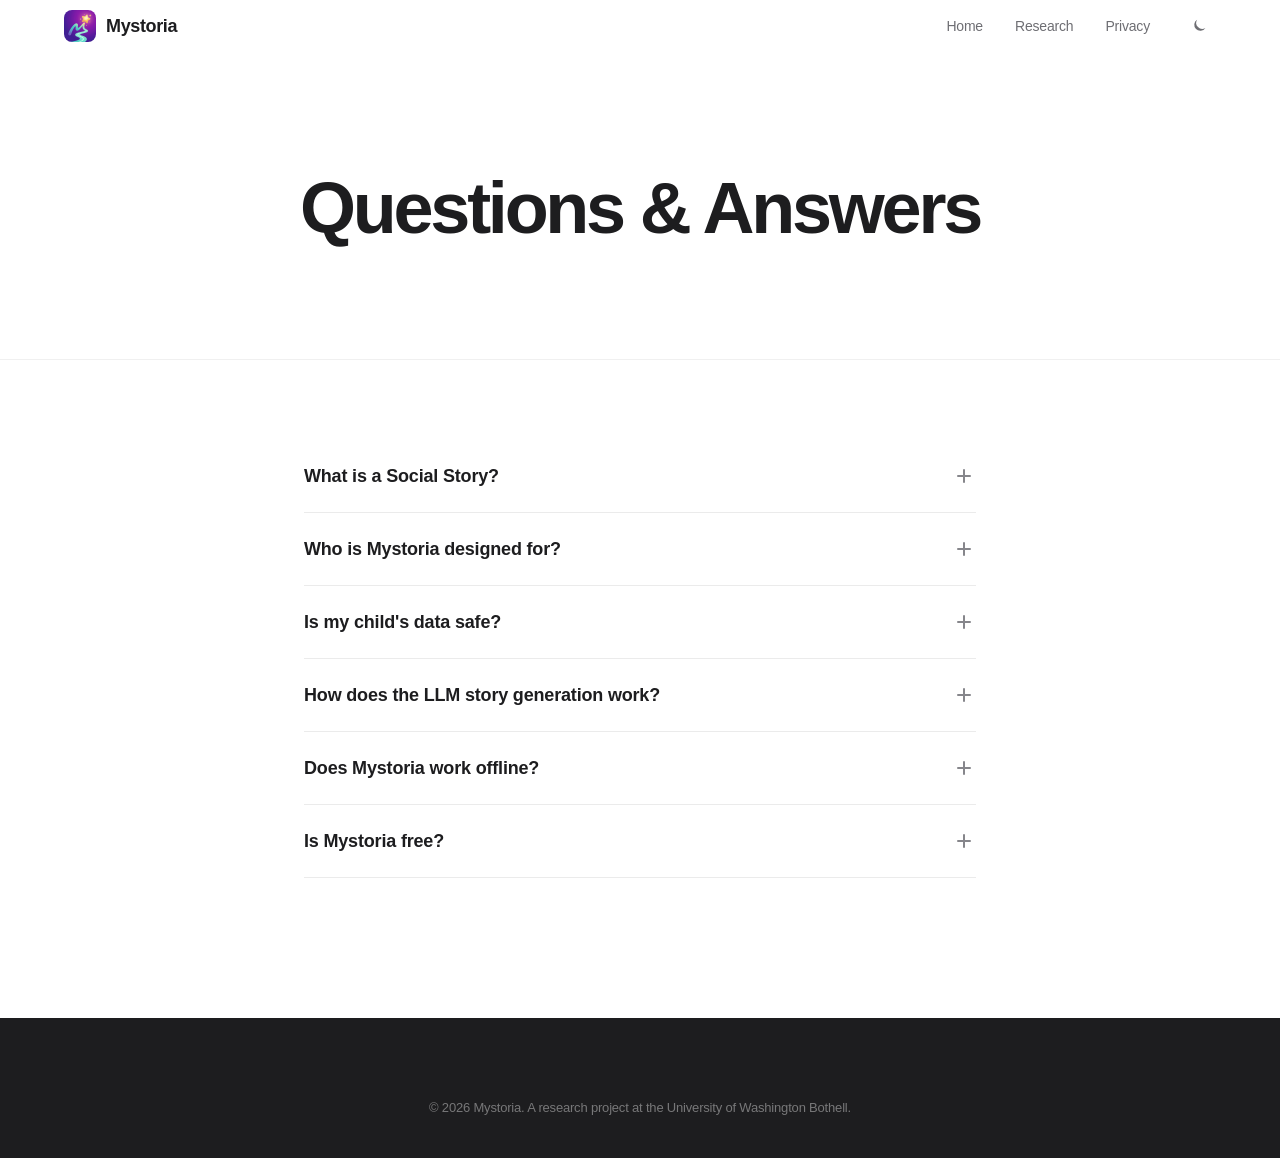
==== faq.html @ 7cc69f25 "Move FAQ to its own page Extract the Questions & Answers section from the home page into a dedicated" ====
<!DOCTYPE html>
<html lang="en">
<head>
    <meta charset="UTF-8">
    <meta name="viewport" content="width=device-width, initial-scale=1.0">
    <script>(function(){try{var t=localStorage.getItem('theme');if(!t)t=window.matchMedia('(prefers-color-scheme: dark)').matches?'dark':'light';document.documentElement.dataset.theme=t;}catch(e){}})();</script>
    <meta name="theme-color" content="#ffffff" media="(prefers-color-scheme: light)">
    <meta name="theme-color" content="#000000" media="(prefers-color-scheme: dark)">
    <title>FAQ — Mystoria</title>
    <meta name="description" content="Frequently asked questions about Mystoria — social stories, the app, privacy, and how story generation works.">
    <link rel="canonical" href="https://my-storia.com/faq.html">
    <link rel="icon" type="image/png" href="images/favicon.png">
    <link rel="stylesheet" href="css/style.css">

    <!-- Structured data -->
    <script type="application/ld+json">
    {
      "@context": "https://schema.org",
      "@type": "FAQPage",
      "mainEntity": [
        {
          "@type": "Question",
          "name": "What is a Social Story?",
          "acceptedAnswer": {
            "@type": "Answer",
            "text": "A Social Story is a short, personalized narrative developed by Carol Gray that describes a situation, skill, or concept using specific sentence types and ratios. They are an evidence-based tool used by therapists, educators, and families to help autistic individuals understand and prepare for everyday situations."
          }
        },
        {
          "@type": "Question",
          "name": "Who is Mystoria designed for?",
          "acceptedAnswer": {
            "@type": "Answer",
            "text": "Mystoria is designed for both adults and children. Parents, caregivers, educators, and autistic individuals of all ages can use the app to create, customize, and read personalized social stories."
          }
        },
        {
          "@type": "Question",
          "name": "Is my child's data safe?",
          "acceptedAnswer": {
            "@type": "Answer",
            "text": "Yes. Story data is stored locally on your device by default. Cloud sync is optional and uses encrypted storage. We do not sell your data or use advertising trackers. You can delete all data at any time."
          }
        },
        {
          "@type": "Question",
          "name": "How does the LLM story generation work?",
          "acceptedAnswer": {
            "@type": "Answer",
            "text": "When you describe a situation, Mystoria uses a large language model to generate a Social Story that follows Carol Gray's methodology — proper sentence ratios, first-person perspective, positive framing, and age-appropriate language. You can also create stories manually without using the LLM feature."
          }
        },
        {
          "@type": "Question",
          "name": "Does Mystoria work offline?",
          "acceptedAnswer": {
            "@type": "Answer",
            "text": "Yes. Stories you've created are always available offline. Mystoria also supports on-device story generation, meaning you can create new stories without an internet connection."
          }
        },
        {
          "@type": "Question",
          "name": "Is Mystoria free?",
          "acceptedAnswer": {
            "@type": "Answer",
            "text": "Mystoria will be free to download and use when it launches, and will always be free."
          }
        }
      ]
    }
    </script>
</head>
<body>
    <nav class="nav" id="nav">
        <div class="nav-container">
            <a href="/" class="nav-logo">
                <img src="images/app-icon.png" alt="Mystoria" class="nav-logo-img">
                Mystoria
            </a>
            <button class="nav-toggle" id="nav-toggle" aria-label="Toggle menu">
                <span></span><span></span><span></span>
            </button>
            <div class="nav-links" id="nav-links">
                <a href="/">Home</a>
                <a href="research.html">Research</a>
                <a href="privacy.html">Privacy</a>
                <button class="theme-toggle" id="theme-toggle" aria-label="Toggle color theme" type="button">
                    <svg class="theme-icon theme-icon--moon" viewBox="0 0 24 24" fill="none" aria-hidden="true"><path d="M20.5 14.5A8 8 0 0 1 9.5 3.5a8 8 0 1 0 11 11z" fill="currentColor"/></svg>
                    <svg class="theme-icon theme-icon--sun" viewBox="0 0 24 24" fill="none" aria-hidden="true"><circle cx="12" cy="12" r="4" fill="currentColor"/><g stroke="currentColor" stroke-width="2" stroke-linecap="round"><line x1="12" y1="3" x2="12" y2="5"/><line x1="12" y1="19" x2="12" y2="21"/><line x1="3" y1="12" x2="5" y2="12"/><line x1="19" y1="12" x2="21" y2="12"/><line x1="5.6" y1="5.6" x2="6.8" y2="6.8"/><line x1="17.2" y1="17.2" x2="18.4" y2="18.4"/><line x1="5.6" y1="18.4" x2="6.8" y2="17.2"/><line x1="17.2" y1="6.8" x2="18.4" y2="5.6"/></g></svg>
                </button>
            </div>
        </div>
    </nav>

    <section class="page-hero">
        <h1>Questions &amp; Answers</h1>
    </section>

    <section class="page-content">
        <div class="container">
            <div class="faq-list animate-on-scroll">
                <div class="faq-item">
                    <button class="faq-question">
                        What is a Social Story?
                        <span class="faq-icon"></span>
                    </button>
                    <div class="faq-answer">
                        <p>A Social Story is a short, personalized narrative developed by Carol Gray that describes a situation, skill, or concept using specific sentence types and ratios. They are an evidence-based tool used by therapists, educators, and families to help autistic individuals understand and prepare for everyday situations.</p>
                    </div>
                </div>
                <div class="faq-item">
                    <button class="faq-question">
                        Who is Mystoria designed for?
                        <span class="faq-icon"></span>
                    </button>
                    <div class="faq-answer">
                        <p>Mystoria is designed for both adults and children. Parents, caregivers, educators, and autistic individuals of all ages can use the app to create, customize, and read personalized social stories.</p>
                    </div>
                </div>
                <div class="faq-item">
                    <button class="faq-question">
                        Is my child's data safe?
                        <span class="faq-icon"></span>
                    </button>
                    <div class="faq-answer">
                        <p>Yes. Story data is stored locally on your device by default. Cloud sync is optional and uses encrypted storage. We do not sell your data or use advertising trackers. You can delete all data at any time.</p>
                    </div>
                </div>
                <div class="faq-item">
                    <button class="faq-question">
                        How does the LLM story generation work?
                        <span class="faq-icon"></span>
                    </button>
                    <div class="faq-answer">
                        <p>When you describe a situation, Mystoria uses a large language model to generate a Social Story that follows Carol Gray's methodology — proper sentence ratios, first-person perspective, positive framing, and age-appropriate language. You can also create stories manually without using the LLM feature.</p>
                    </div>
                </div>
                <div class="faq-item">
                    <button class="faq-question">
                        Does Mystoria work offline?
                        <span class="faq-icon"></span>
                    </button>
                    <div class="faq-answer">
                        <p>Yes. Stories you've created are always available offline. Mystoria also supports on-device story generation, meaning you can create new stories without an internet connection.</p>
                    </div>
                </div>
                <div class="faq-item">
                    <button class="faq-question">
                        Is Mystoria free?
                        <span class="faq-icon"></span>
                    </button>
                    <div class="faq-answer">
                        <p>Mystoria will be free to download and use when it launches, and will always be free.</p>
                    </div>
                </div>
            </div>
        </div>
    </section>

    <footer class="footer">
        <div class="container">
            <div class="footer-bottom" style="border-top: none; padding-top: 0;">
                <p>&copy; 2026 Mystoria. A research project at the University of Washington Bothell.</p>
            </div>
        </div>
    </footer>

    <script src="js/main.js"></script>
</body>
</html>
---- css/style.css ----
/* ==========================================================================
   Mystoria — my-storia.com
   Apple-inspired premium design system
   ========================================================================== */

/* --- Reset & Base --- */
*, *::before, *::after {
    margin: 0;
    padding: 0;
    box-sizing: border-box;
}

:root {
    --color-primary: #6366f1;
    --color-secondary: #a855f7;
    --color-accent: #ec4899;
    --gradient: linear-gradient(135deg, #6366f1 0%, #a855f7 50%, #ec4899 100%);
    --gradient-subtle: linear-gradient(135deg, rgba(99,102,241,0.08) 0%, rgba(168,85,247,0.08) 50%, rgba(236,72,153,0.08) 100%);

    --text-primary: #1d1d1f;
    --text-secondary: #6e6e73;
    --text-tertiary: #86868b;
    --bg-primary: #ffffff;
    --bg-secondary: #f5f5f7;
    --bg-elevated: #fbfbfd;
    --border: rgba(0, 0, 0, 0.08);

    --nav-height: 52px;
    --container-max: 1080px;
    --container-wide: 1200px;
    --section-padding: 140px;
    --radius-sm: 12px;
    --radius-md: 20px;
    --radius-lg: 28px;
    --radius-full: 980px;

    --font: -apple-system, BlinkMacSystemFont, 'SF Pro Display', 'SF Pro Text', 'Helvetica Neue', 'Segoe UI', Roboto, sans-serif;
    --transition: 0.3s cubic-bezier(0.25, 0.1, 0.25, 1);
    --transition-slow: 0.6s cubic-bezier(0.25, 0.1, 0.25, 1);
}

html {
    scroll-behavior: smooth;
    -webkit-text-size-adjust: 100%;
}

body {
    font-family: var(--font);
    font-size: 17px;
    line-height: 1.47;
    color: var(--text-primary);
    background: var(--bg-primary);
    -webkit-font-smoothing: antialiased;
    -moz-osx-font-smoothing: grayscale;
    overflow-x: hidden;
    font-feature-settings: "ss01", "cv11";
    letter-spacing: -0.011em;
}

a {
    color: inherit;
    text-decoration: none;
}

img {
    max-width: 100%;
    display: block;
}

.container {
    max-width: var(--container-max);
    margin: 0 auto;
    padding: 0 24px;
}

/* --- Typography --- */
h1, h2, h3, h4 {
    font-weight: 700;
    letter-spacing: -0.02em;
    line-height: 1.1;
}

.section-title {
    font-size: clamp(40px, 5.5vw, 64px);
    font-weight: 700;
    letter-spacing: -0.035em;
    line-height: 1.05;
}

.section-subtitle {
    font-size: 19px;
    color: var(--text-secondary);
    max-width: 600px;
    margin: 16px auto 0;
    line-height: 1.5;
}

.section-header {
    text-align: center;
    margin-bottom: 80px;
}

.gradient-text {
    background: var(--gradient);
    -webkit-background-clip: text;
    -webkit-text-fill-color: transparent;
    background-clip: text;
}

/* --- Navigation --- */
.nav {
    position: fixed;
    top: 0;
    left: 0;
    right: 0;
    height: var(--nav-height);
    z-index: 1000;
    transition: var(--transition);
}

.nav.scrolled {
    background: rgba(255, 255, 255, 0.78);
    backdrop-filter: saturate(180%) blur(24px);
    -webkit-backdrop-filter: saturate(180%) blur(24px);
    border-bottom: 1px solid rgba(0,0,0,0.06);
    box-shadow: 0 1px 0 rgba(0,0,0,0.02);
}

.nav-container {
    max-width: var(--container-wide);
    margin: 0 auto;
    padding: 0 24px;
    display: flex;
    align-items: center;
    justify-content: space-between;
    height: 100%;
}

.nav-logo {
    display: flex;
    align-items: center;
    gap: 10px;
    font-size: 18px;
    font-weight: 700;
    letter-spacing: -0.02em;
    color: var(--text-primary);
    z-index: 1001;
}

.nav-logo-icon {
    width: 32px;
    height: 32px;
    background: var(--gradient);
    border-radius: 8px;
    display: flex;
    align-items: center;
    justify-content: center;
    color: white;
    font-weight: 800;
    font-size: 16px;
}

.nav-logo-img {
    width: 32px;
    height: 32px;
    border-radius: 8px;
}

.nav-links {
    display: flex;
    align-items: center;
    gap: 32px;
}

.nav-links a {
    font-size: 14px;
    font-weight: 500;
    color: var(--text-secondary);
    transition: var(--transition);
}

.nav-links a:hover {
    color: var(--text-primary);
}

.nav-cta {
    background: var(--text-primary);
    color: white !important;
    padding: 8px 20px;
    border-radius: var(--radius-full);
    font-size: 14px !important;
    transition: var(--transition);
}

.nav-cta:hover {
    opacity: 0.85;
}

.nav-toggle {
    display: none;
    flex-direction: column;
    gap: 5px;
    background: none;
    border: none;
    cursor: pointer;
    padding: 4px;
    z-index: 1001;
}

.nav-toggle span {
    width: 20px;
    height: 2px;
    background: var(--text-primary);
    border-radius: 2px;
    transition: var(--transition);
}

/* --- Buttons --- */
.btn {
    display: inline-flex;
    align-items: center;
    gap: 8px;
    padding: 15px 28px;
    border-radius: var(--radius-full);
    font-size: 16px;
    font-weight: 500;
    letter-spacing: -0.005em;
    transition: transform 0.3s cubic-bezier(0.2, 0.8, 0.2, 1),
                background 0.3s cubic-bezier(0.2, 0.8, 0.2, 1),
                box-shadow 0.3s cubic-bezier(0.2, 0.8, 0.2, 1);
    cursor: pointer;
    border: none;
    will-change: transform;
}

.btn-primary {
    background: var(--text-primary);
    color: white;
    box-shadow: 0 2px 8px rgba(0, 0, 0, 0.08);
}

.btn-primary:hover {
    transform: translateY(-1px);
    box-shadow: 0 8px 20px rgba(0, 0, 0, 0.18);
    background: #000;
}

.btn-secondary {
    background: transparent;
    color: var(--color-primary);
    border: 1.5px solid var(--color-primary);
}

.btn-secondary:hover {
    background: rgba(99, 102, 241, 0.06);
    transform: scale(1.02);
}

.btn-light {
    background: white;
    color: var(--text-primary);
}

.btn-light:hover {
    transform: scale(1.02);
    box-shadow: 0 4px 20px rgba(0, 0, 0, 0.15);
}

/* --- Hero --- */
.hero {
    min-height: 100vh;
    display: flex;
    flex-direction: column;
    align-items: center;
    justify-content: center;
    text-align: center;
    padding: calc(var(--nav-height) + 72px) 24px 80px;
    position: relative;
    overflow: hidden;
    background: var(--bg-primary);
}

.hero-content {
    max-width: 820px;
    position: relative;
    z-index: 1;
}

.hero-headline {
    display: flex;
    align-items: center;
    justify-content: center;
    gap: 28px;
    margin-bottom: 28px;
}

.hero-app-icon {
    width: clamp(72px, 9vw, 112px);
    height: clamp(72px, 9vw, 112px);
    border-radius: 24px;
    box-shadow:
        0 0 0 1px rgba(0, 0, 0, 0.06),
        0 12px 30px -10px rgba(0, 0, 0, 0.18),
        0 30px 60px -20px rgba(30, 15, 60, 0.22);
    flex-shrink: 0;
}

.hero-title {
    font-size: clamp(56px, 10vw, 104px);
    font-weight: 700;
    letter-spacing: -0.048em;
    line-height: 1.02;
    margin-bottom: 0;
    text-align: left;
}

.hero-subtitle {
    font-size: clamp(19px, 2.5vw, 24px);
    color: var(--text-secondary);
    max-width: 580px;
    margin: 0 auto 44px;
    line-height: 1.4;
    letter-spacing: -0.012em;
    font-weight: 400;
}

.hero-actions {
    display: flex;
    gap: 16px;
    justify-content: center;
    flex-wrap: wrap;
}

/* --- Sections --- */
.section {
    padding: var(--section-padding) 0;
}

.features {
    background: var(--bg-secondary);
}

.features-grid {
    display: grid;
    grid-template-columns: repeat(3, 1fr);
    gap: 20px;
}

.feature-card {
    background: var(--bg-primary);
    border-radius: var(--radius-md);
    overflow: hidden;
    transition: transform 0.45s cubic-bezier(0.2, 0.8, 0.2, 1),
                box-shadow 0.45s cubic-bezier(0.2, 0.8, 0.2, 1);
    border: 1px solid rgba(0,0,0,0.04);
}

.feature-card:hover {
    transform: translateY(-3px);
    box-shadow: 0 18px 40px -16px rgba(0, 0, 0, 0.12);
    border-color: rgba(0,0,0,0.06);
}

.feature-stage {
    background: var(--bg-secondary);
    padding: 30px 30px 26px;
}

.feature-shot {
    width: 100%;
    height: auto;
    display: block;
    border-radius: 14px;
    border: 1px solid rgba(0, 0, 0, 0.06);
    box-shadow: 0 14px 30px -16px rgba(0, 0, 0, 0.3);
}

.feature-text {
    padding: 22px 28px 30px;
}

.feature-card h3 {
    font-size: 20px;
    font-weight: 700;
    margin-bottom: 8px;
    letter-spacing: -0.01em;
}

.feature-card p {
    font-size: 15px;
    color: var(--text-secondary);
    line-height: 1.5;
}

/* --- How It Works --- */
.how-it-works {
    background: var(--bg-primary);
}

.steps {
    max-width: 640px;
    margin: 0 auto;
    display: flex;
    flex-direction: column;
    gap: 48px;
}

.step {
    display: flex;
    gap: 28px;
    align-items: flex-start;
}

.step-number {
    flex-shrink: 0;
    width: 52px;
    height: 52px;
    background: var(--gradient);
    border-radius: 50%;
    display: flex;
    align-items: center;
    justify-content: center;
    color: white;
    font-size: 22px;
    font-weight: 700;
}

.step-content h3 {
    font-size: 22px;
    font-weight: 700;
    margin-bottom: 8px;
}

.step-content p {
    font-size: 16px;
    color: var(--text-secondary);
    line-height: 1.6;
}

/* --- Research CTA --- */
.research-cta {
    background: var(--bg-secondary);
    padding: var(--section-padding) 0;
}

.research-card {
    background:
        radial-gradient(140% 100% at 80% 10%, rgba(255,255,255,0.14) 0%, transparent 55%),
        radial-gradient(120% 80% at 10% 90%, rgba(255,255,255,0.08) 0%, transparent 55%),
        linear-gradient(135deg, #4F46E5 0%, #7C3AED 55%, #DB2777 100%);
    border-radius: var(--radius-lg);
    padding: 96px 64px;
    text-align: center;
    position: relative;
    overflow: hidden;
    box-shadow:
        0 40px 80px -32px rgba(99, 102, 241, 0.35),
        0 20px 40px -20px rgba(168, 85, 247, 0.25);
}

.research-card-content {
    position: relative;
    z-index: 1;
}

.research-badge {
    display: inline-block;
    padding: 6px 16px;
    background: rgba(255, 255, 255, 0.2);
    border-radius: var(--radius-full);
    color: white;
    font-size: 13px;
    font-weight: 600;
    letter-spacing: 0.02em;
    margin-bottom: 24px;
}

.research-card h2 {
    font-size: clamp(28px, 4vw, 40px);
    color: white;
    margin-bottom: 16px;
    letter-spacing: -0.02em;
}

.research-card p {
    font-size: 18px;
    color: rgba(255, 255, 255, 0.85);
    max-width: 560px;
    margin: 0 auto 32px;
    line-height: 1.6;
}

/* --- Get Notified --- */
.download {
    background: var(--bg-primary);
    padding: var(--section-padding) 0;
}

/* --- Footer --- */
.footer {
    background: var(--text-primary);
    color: rgba(255, 255, 255, 0.7);
    padding: 80px 0 40px;
}

.footer-grid {
    display: grid;
    grid-template-columns: 2fr 1fr 1fr 1fr;
    gap: 48px;
    margin-bottom: 60px;
}

.footer-brand {
    max-width: 300px;
}

.footer-brand .nav-logo {
    color: white;
    margin-bottom: 16px;
}

.footer-brand p {
    font-size: 14px;
    line-height: 1.6;
}

.footer-partner {
    margin-top: 20px;
}

.idealab-logo {
    height: 64px;
    width: auto;
    opacity: 0.7;
    transition: var(--transition);
}

.idealab-logo:hover {
    opacity: 1;
}

.footer-links {
    display: flex;
    flex-direction: column;
    gap: 12px;
}

.footer-links h4 {
    color: white;
    font-size: 14px;
    font-weight: 600;
    margin-bottom: 4px;
    letter-spacing: 0;
}

.footer-links a {
    font-size: 14px;
    transition: var(--transition);
}

.footer-links a:hover {
    color: white;
}

.footer-bottom {
    padding-top: 32px;
    border-top: 1px solid rgba(255, 255, 255, 0.1);
    text-align: center;
}

.footer-bottom p {
    font-size: 13px;
    color: rgba(255, 255, 255, 0.4);
}

/* --- Animations --- */
.animate-on-scroll {
    opacity: 0;
    transform: translateY(24px);
    transition: opacity 0.6s cubic-bezier(0.25, 0.1, 0.25, 1),
                transform 0.6s cubic-bezier(0.25, 0.1, 0.25, 1);
}

.animate-on-scroll.visible {
    opacity: 1;
    transform: translateY(0);
}

/* Stagger animation for feature cards */
.features-grid .feature-card:nth-child(2) { transition-delay: 0.1s; }
.features-grid .feature-card:nth-child(3) { transition-delay: 0.2s; }
.features-grid .feature-card:nth-child(4) { transition-delay: 0.3s; }
.features-grid .feature-card:nth-child(5) { transition-delay: 0.4s; }
.features-grid .feature-card:nth-child(6) { transition-delay: 0.5s; }

/* --- Responsive --- */
@media (max-width: 1024px) {
    :root {
        --section-padding: 80px;
    }

    .features-grid {
        grid-template-columns: repeat(2, 1fr);
    }

    .footer-grid {
        grid-template-columns: 1fr 1fr;
        gap: 40px;
    }
}

@media (max-width: 768px) {
    :root {
        --section-padding: 64px;
    }

    body {
        font-size: 16px;
    }

    .nav-toggle {
        display: flex;
    }

    .nav-links {
        position: fixed;
        inset: 0;
        background: rgba(255, 255, 255, 0.98);
        backdrop-filter: blur(20px);
        -webkit-backdrop-filter: blur(20px);
        flex-direction: column;
        justify-content: center;
        gap: 24px;
        opacity: 0;
        pointer-events: none;
        transition: var(--transition);
    }

    .nav-links.active {
        opacity: 1;
        pointer-events: all;
    }

    .nav-links a {
        font-size: 28px;
        font-weight: 600;
        color: var(--text-primary);
    }

    .nav-cta {
        font-size: 20px !important;
        padding: 12px 32px;
    }

    .nav-toggle.active span:nth-child(1) {
        transform: rotate(45deg) translate(5px, 5px);
    }

    .nav-toggle.active span:nth-child(2) {
        opacity: 0;
    }

    .nav-toggle.active span:nth-child(3) {
        transform: rotate(-45deg) translate(5px, -5px);
    }

    .hero {
        min-height: auto;
        padding: calc(var(--nav-height) + 40px) 24px 60px;
    }

    .hero-headline {
        gap: 16px;
        margin-bottom: 20px;
    }

    .hero-app-icon {
        width: 68px;
        height: 68px;
        border-radius: 18px;
    }

    .hero-title {
        font-size: clamp(42px, 11vw, 64px);
        letter-spacing: -0.04em;
    }

    .hero-actions {
        flex-direction: column;
        align-items: center;
    }

    .btn {
        width: 100%;
        max-width: 320px;
        justify-content: center;
    }

    .features-grid {
        grid-template-columns: 1fr;
        gap: 16px;
    }

    .feature-stage {
        padding: 22px 22px 20px;
    }

    .feature-text {
        padding: 20px 22px 26px;
    }

    .section-header {
        margin-bottom: 48px;
    }

    .section-subtitle {
        font-size: 17px;
    }

    .step {
        gap: 20px;
    }

    .step-number {
        width: 44px;
        height: 44px;
        font-size: 18px;
    }

    .research-card {
        padding: 48px 28px;
    }

    .research-card h2 {
        font-size: 28px;
    }

    .research-card p {
        font-size: 16px;
    }

    .footer-grid {
        grid-template-columns: 1fr;
        gap: 32px;
    }

    .footer-brand {
        max-width: none;
    }
}

@media (max-width: 380px) {
    .hero-title {
        font-size: 36px;
    }

    .btn {
        padding: 14px 24px;
        font-size: 16px;
    }
}

/* --- Page-level styles (Privacy, Terms, Research) --- */
.page-hero {
    padding: calc(var(--nav-height) + 120px) 24px 96px;
    text-align: center;
    background: var(--bg-primary);
    border-bottom: 1px solid rgba(0,0,0,0.06);
}

.page-hero h1 {
    font-size: clamp(44px, 6.5vw, 72px);
    margin-bottom: 18px;
    letter-spacing: -0.045em;
    line-height: 1.02;
    font-weight: 700;
}

.page-hero p {
    color: var(--text-tertiary);
    font-size: 15px;
    letter-spacing: 0.02em;
    text-transform: uppercase;
    font-weight: 500;
    max-width: 560px;
    margin: 0 auto;
}

.page-content {
    padding: 80px 24px 140px;
}

.page-content .container {
    max-width: 720px;
}

.page-content h2 {
    font-size: clamp(26px, 2.6vw, 32px);
    margin: 64px 0 20px;
    letter-spacing: -0.028em;
    line-height: 1.2;
    font-weight: 700;
    color: var(--text-primary);
}

.page-content h2:first-child {
    margin-top: 0;
}

.page-content h3 {
    font-size: 20px;
    margin: 36px 0 12px;
    letter-spacing: -0.02em;
    font-weight: 600;
    color: var(--text-primary);
}

.page-content p {
    color: var(--text-secondary);
    margin-bottom: 18px;
    line-height: 1.7;
    font-size: 17px;
    letter-spacing: -0.008em;
}

.page-content ul, .page-content ol {
    color: var(--text-secondary);
    margin-bottom: 18px;
    padding-left: 28px;
    line-height: 1.7;
    font-size: 17px;
    letter-spacing: -0.008em;
}

.page-content li {
    margin-bottom: 10px;
}

.page-content a {
    color: var(--color-primary);
    text-decoration: underline;
    text-decoration-thickness: 1px;
    text-underline-offset: 3px;
    transition: color 0.2s ease;
}

.page-content a:hover {
    color: var(--color-secondary);
    text-decoration-thickness: 2px;
}

.page-content strong {
    color: var(--text-primary);
    font-weight: 600;
}

/* --- Research Page --- */
.research-hero {
    padding: calc(var(--nav-height) + 120px) 24px 120px;
    text-align: center;
    background: var(--bg-primary);
    position: relative;
    overflow: hidden;
}

.research-chip {
    display: inline-flex;
    align-items: center;
    gap: 10px;
    padding: 7px 18px 7px 14px;
    border-radius: 999px;
    background: rgba(99, 102, 241, 0.08);
    border: 1px solid rgba(99, 102, 241, 0.18);
    color: var(--color-primary);
    font-size: 13px;
    font-weight: 500;
    letter-spacing: 0.005em;
    margin-bottom: 32px;
}

.research-chip-dot {
    width: 6px;
    height: 6px;
    border-radius: 50%;
    background: var(--color-primary);
    box-shadow: 0 0 0 3px rgba(99, 102, 241, 0.18);
}

.research-hero h1 {
    font-size: clamp(48px, 8vw, 88px);
    margin: 0 auto 24px;
    letter-spacing: -0.045em;
    line-height: 1.02;
    font-weight: 700;
    max-width: 880px;
}

.research-hero p {
    color: var(--text-secondary);
    font-size: clamp(18px, 2vw, 22px);
    max-width: 640px;
    margin: 0 auto;
    letter-spacing: -0.01em;
    line-height: 1.5;
}

.research-section {
    padding: 104px 24px;
    border-bottom: none;
    background: var(--bg-primary);
}

.research-section--muted {
    background: var(--bg-secondary);
}

.research-section:last-of-type {
    border-bottom: none;
}

.research-section .container {
    max-width: 820px;
}

.research-section h2 {
    font-size: clamp(36px, 4.8vw, 56px);
    margin-bottom: 28px;
    letter-spacing: -0.038em;
    line-height: 1.05;
    font-weight: 700;
}

.research-section strong {
    color: var(--text-primary);
    font-weight: 600;
}

.research-section p,
.research-section li {
    color: var(--text-secondary);
    line-height: 1.65;
    font-size: 17px;
    letter-spacing: -0.008em;
}

.research-section p + p {
    margin-top: 18px;
}

.research-section ul {
    padding-left: 0;
    margin-top: 24px;
    list-style: none;
}

.research-section li {
    position: relative;
    padding: 18px 22px 18px 44px;
    margin-bottom: 10px;
    background: var(--bg-secondary);
    border-radius: var(--radius-sm);
    border: 1px solid rgba(0,0,0,0.04);
}

.research-section--muted li {
    background: var(--bg-primary);
}

.research-section li::before {
    content: "";
    position: absolute;
    left: 22px;
    top: 28px;
    width: 8px;
    height: 8px;
    border-radius: 50%;
    background: var(--color-primary);
}

/* --- Research CTA (dark capstone, blends into footer) --- */
.research-cta-section {
    padding: 128px 24px 96px;
    text-align: center;
    background: var(--text-primary);
    color: #fff;
    position: relative;
    overflow: hidden;
}

.research-cta-section::before {
    content: '';
    position: absolute;
    top: -40%;
    left: 50%;
    transform: translateX(-50%);
    width: 900px;
    height: 900px;
    background: radial-gradient(circle, rgba(99, 102, 241, 0.20) 0%, rgba(168, 85, 247, 0.07) 40%, transparent 70%);
    pointer-events: none;
}

.research-cta-section .container {
    position: relative;
    max-width: 640px;
}

.research-cta-section h2 {
    font-size: clamp(40px, 5.5vw, 60px);
    margin-bottom: 20px;
    letter-spacing: -0.04em;
    line-height: 1.05;
    color: #fff;
    font-weight: 700;
}

.research-cta-section p {
    color: rgba(255, 255, 255, 0.72);
    font-size: 19px;
    margin-bottom: 36px;
    line-height: 1.5;
    letter-spacing: -0.01em;
}

.research-cta-section p[style] {
    color: rgba(255, 255, 255, 0.5) !important;
}

.research-cta-section .btn-primary {
    background: #fff;
    color: var(--text-primary);
    box-shadow: 0 10px 30px rgba(0, 0, 0, 0.3);
}

.research-cta-section .btn-primary:hover {
    background: #fff;
    color: var(--text-primary);
    transform: translateY(-2px);
    box-shadow: 0 16px 40px rgba(99, 102, 241, 0.35);
}

/* Eligibility cards */
.eligibility-grid {
    display: grid;
    grid-template-columns: 1fr 1fr;
    gap: 16px;
    margin-top: 32px;
    counter-reset: elig;
}

.eligibility-item {
    background: var(--bg-primary);
    border-radius: var(--radius-md);
    padding: 32px 28px 28px;
    text-align: left;
    position: relative;
    counter-increment: elig;
    border: 1px solid rgba(0,0,0,0.04);
    transition: transform 0.45s cubic-bezier(0.2, 0.8, 0.2, 1),
                box-shadow 0.45s cubic-bezier(0.2, 0.8, 0.2, 1);
}

.eligibility-item:hover {
    transform: translateY(-3px);
    box-shadow: 0 18px 40px -16px rgba(0, 0, 0, 0.12);
}

.eligibility-item::before {
    content: counter(elig, decimal-leading-zero);
    position: absolute;
    top: 22px;
    right: 28px;
    font-family: var(--font);
    font-size: 13px;
    font-weight: 600;
    color: var(--text-tertiary);
    letter-spacing: 0.06em;
}

.eligibility-item h4 {
    font-size: 19px;
    font-weight: 600;
    margin-bottom: 8px;
    letter-spacing: -0.018em;
    color: var(--text-primary);
}

.eligibility-item p {
    font-size: 15px;
    line-height: 1.55;
    margin: 0;
}

@media (max-width: 768px) {
    .eligibility-grid {
        grid-template-columns: 1fr;
    }
}

/* --- Methodology Section --- */
.methodology {
    background: var(--bg-primary);
}

.methodology-content {
    display: grid;
    grid-template-columns: 1fr 1fr;
    gap: 60px;
    align-items: center;
}

.methodology-text h3 {
    font-size: 22px;
    font-weight: 700;
    margin-bottom: 12px;
}

.methodology-text p {
    color: var(--text-secondary);
    line-height: 1.7;
    margin-bottom: 16px;
}

.methodology-principles {
    list-style: none;
    padding: 0;
    display: flex;
    flex-direction: column;
    gap: 16px;
}

.methodology-principles li {
    display: flex;
    gap: 16px;
    align-items: flex-start;
}

.principle-icon {
    flex-shrink: 0;
    width: 40px;
    height: 40px;
    background: var(--gradient-subtle);
    border-radius: 10px;
    display: flex;
    align-items: center;
    justify-content: center;
}

.principle-text h4 {
    font-size: 16px;
    font-weight: 600;
    margin-bottom: 2px;
    letter-spacing: 0;
}

.principle-text p {
    font-size: 14px;
    color: var(--text-secondary);
    margin: 0;
    line-height: 1.5;
}

@media (max-width: 768px) {
    .methodology-content {
        grid-template-columns: 1fr;
        gap: 40px;
    }
}

/* --- Stats Section --- */
.stats {
    background: var(--bg-secondary);
}

.stats-grid {
    display: grid;
    grid-template-columns: repeat(4, 1fr);
    gap: 24px;
    margin-bottom: 60px;
}

.stat-card {
    text-align: center;
    padding: 32px 16px;
    background: var(--bg-primary);
    border-radius: var(--radius-md);
}

.stat-number {
    font-size: 48px;
    font-weight: 800;
    letter-spacing: -0.03em;
    background: var(--gradient);
    -webkit-background-clip: text;
    -webkit-text-fill-color: transparent;
    background-clip: text;
    line-height: 1.1;
}

.stat-label {
    font-size: 14px;
    color: var(--text-secondary);
    margin-top: 8px;
    line-height: 1.4;
}

.stats-figures {
    display: grid;
    grid-template-columns: 1fr 1fr;
    gap: 24px;
}

.stats-figure {
    background: var(--bg-primary);
    border-radius: var(--radius-md);
    padding: 32px;
    text-align: center;
}

.stats-figure img {
    width: 100%;
    max-width: 480px;
    margin: 0 auto 16px;
    border-radius: var(--radius-sm);
}

.stats-figure figcaption {
    font-size: 14px;
    color: var(--text-tertiary);
    line-height: 1.5;
}

@media (max-width: 768px) {
    .stats-grid {
        grid-template-columns: repeat(2, 1fr);
        gap: 16px;
    }

    .stat-number {
        font-size: 36px;
    }

    .stats-figures {
        grid-template-columns: 1fr;
    }

    .stats-figure {
        padding: 20px;
    }
}

/* --- FAQ Section --- */
.faq {
    background: var(--bg-primary);
}

.faq-list {
    max-width: 720px;
    margin: 0 auto;
    display: flex;
    flex-direction: column;
    gap: 0;
}

.faq-item {
    border-bottom: 1px solid var(--border);
}

.faq-question {
    width: 100%;
    background: none;
    border: none;
    padding: 24px 0;
    display: flex;
    justify-content: space-between;
    align-items: center;
    cursor: pointer;
    font-family: var(--font);
    font-size: 18px;
    font-weight: 600;
    color: var(--text-primary);
    text-align: left;
    letter-spacing: -0.01em;
    transition: var(--transition);
}

.faq-question:hover {
    color: var(--color-primary);
}

.faq-icon {
    flex-shrink: 0;
    width: 24px;
    height: 24px;
    position: relative;
    margin-left: 16px;
}

.faq-icon::before,
.faq-icon::after {
    content: '';
    position: absolute;
    background: var(--text-tertiary);
    border-radius: 2px;
    transition: var(--transition);
}

.faq-icon::before {
    width: 14px;
    height: 2px;
    top: 50%;
    left: 50%;
    transform: translate(-50%, -50%);
}

.faq-icon::after {
    width: 2px;
    height: 14px;
    top: 50%;
    left: 50%;
    transform: translate(-50%, -50%);
}

.faq-item.open .faq-icon::after {
    transform: translate(-50%, -50%) rotate(90deg);
    opacity: 0;
}

.faq-answer {
    max-height: 0;
    overflow: hidden;
    transition: max-height 0.4s cubic-bezier(0.25, 0.1, 0.25, 1),
                padding 0.4s cubic-bezier(0.25, 0.1, 0.25, 1);
}

.faq-item.open .faq-answer {
    max-height: 300px;
}

.faq-answer p {
    padding-bottom: 24px;
    color: var(--text-secondary);
    line-height: 1.7;
    font-size: 16px;
}

/* --- IRB Badge (Research page) --- */
.irb-info {
    background: var(--bg-secondary);
    border-radius: var(--radius-md);
    padding: 36px 40px;
    margin-top: 32px;
    border: 1px solid rgba(0,0,0,0.04);
}

.irb-info-grid {
    display: grid;
    grid-template-columns: 1fr 1fr;
    gap: 16px 32px;
}

.irb-field {
    display: flex;
    flex-direction: column;
    gap: 2px;
}

.irb-field-label {
    font-size: 12px;
    font-weight: 600;
    text-transform: uppercase;
    letter-spacing: 0.06em;
    color: var(--text-tertiary);
}

.irb-field-value {
    font-size: 15px;
    color: var(--text-primary);
    font-weight: 500;
}

@media (max-width: 768px) {
    .irb-info-grid {
        grid-template-columns: 1fr;
    }

    .irb-info {
        padding: 20px 24px;
    }
}

/* --- Research Findings --- */
.findings-grid {
    display: grid;
    grid-template-columns: 1fr 1fr;
    gap: 24px;
    margin-top: 24px;
}

.finding-card {
    background: var(--bg-secondary);
    border-radius: var(--radius-md);
    padding: 28px;
}

.finding-card img {
    width: 100%;
    border-radius: var(--radius-sm);
    margin-bottom: 16px;
}

.finding-card h4 {
    font-size: 16px;
    font-weight: 600;
    margin-bottom: 8px;
    letter-spacing: 0;
}

.finding-card p {
    font-size: 14px;
    margin: 0;
}

@media (max-width: 768px) {
    .findings-grid {
        grid-template-columns: 1fr;
    }
}

/* --- Research Team --- */
.team-grid {
    display: grid;
    grid-template-columns: repeat(4, 1fr);
    gap: 16px;
    margin-top: 32px;
}

.team-member {
    background: var(--bg-primary);
    border-radius: var(--radius-md);
    padding: 32px 20px 28px;
    text-align: center;
    border: 1px solid rgba(0,0,0,0.04);
    position: relative;
    overflow: hidden;
    transition: transform 0.45s cubic-bezier(0.2, 0.8, 0.2, 1),
                box-shadow 0.45s cubic-bezier(0.2, 0.8, 0.2, 1);
}

.team-member::before {
    content: "";
    position: absolute;
    top: 0;
    left: 0;
    right: 0;
    height: 3px;
    background: var(--gradient);
    opacity: 0.7;
}

.team-member:hover {
    transform: translateY(-3px);
    box-shadow: 0 18px 40px -16px rgba(0, 0, 0, 0.12);
}

.team-role {
    font-size: 11px;
    font-weight: 600;
    text-transform: uppercase;
    letter-spacing: 0.1em;
    color: var(--color-primary);
    margin-bottom: 12px;
    color: var(--color-primary);
    margin-bottom: 8px;
}

.team-name {
    font-size: 19px;
    font-weight: 600;
    color: var(--text-primary);
    margin-bottom: 6px;
    letter-spacing: -0.018em;
}

.team-affiliation {
    font-size: 13px;
    color: var(--text-tertiary);
}

@media (max-width: 768px) {
    .team-grid {
        grid-template-columns: 1fr 1fr;
    }
}

@media (max-width: 480px) {
    .team-grid {
        grid-template-columns: 1fr;
    }
}

/* ============================================================
   Theme Toggle + Dark Mode
   ============================================================ */

/* Smooth swap on the body surface. Cards/buttons keep their own
   hover transitions; theme switch is instant on them — intentional,
   matches Apple's own site behavior and avoids breaking hovers. */
body {
    transition: background-color 0.3s ease, color 0.3s ease;
}

/* --- Toggle button --- */
.theme-toggle {
    display: inline-flex;
    align-items: center;
    justify-content: center;
    position: relative;
    width: 34px;
    height: 34px;
    border-radius: 50%;
    background: transparent;
    border: none;
    cursor: pointer;
    padding: 0;
    color: var(--text-secondary);
    transition: color 0.3s ease, background 0.3s ease;
}

.theme-toggle:hover {
    color: var(--text-primary);
    background: var(--bg-secondary);
}

.theme-icon {
    position: absolute;
    width: 18px;
    height: 18px;
    transition: opacity 0.3s ease, transform 0.4s cubic-bezier(0.2, 0.8, 0.2, 1);
}

/* Light mode: show moon (click → go dark) */
.theme-icon--moon { opacity: 1; transform: rotate(0deg) scale(1); }
.theme-icon--sun  { opacity: 0; transform: rotate(-45deg) scale(0.6); }

/* Dark mode: show sun */
[data-theme="dark"] .theme-icon--moon { opacity: 0; transform: rotate(45deg) scale(0.6); }
[data-theme="dark"] .theme-icon--sun  { opacity: 1; transform: rotate(0deg) scale(1); }

/* --- Dark palette --- */
[data-theme="dark"] {
    --text-primary:   #f5f5f7;
    --text-secondary: #a1a1a6;
    --text-tertiary:  #8e8e93;
    --bg-primary:     #000000;
    --bg-secondary:   #0a0a0a;
    --bg-elevated:    #1c1c1e;
    --border:         rgba(255, 255, 255, 0.1);

    /* Accent colors: slightly brighter in dark for contrast */
    --color-primary:   #818cf8;
    --color-secondary: #c084fc;
    --color-accent:    #f472b6;
    --gradient: linear-gradient(135deg, #818cf8 0%, #c084fc 50%, #f472b6 100%);
    --gradient-subtle: linear-gradient(135deg, rgba(129,140,248,0.12) 0%, rgba(192,132,252,0.12) 50%, rgba(244,114,182,0.12) 100%);
}

/* Nav glass flips */
[data-theme="dark"] .nav.scrolled {
    background: rgba(0, 0, 0, 0.72);
    border-bottom: 1px solid rgba(255, 255, 255, 0.08);
    box-shadow: 0 1px 0 rgba(255, 255, 255, 0.02);
}

/* Mobile nav drawer */
[data-theme="dark"] .nav-links {
    background: rgba(0, 0, 0, 0.98);
}

.nav-toggle span {
    background: var(--text-primary);
}

/* Buttons: invert the dark-pill/light-pill relationship */
[data-theme="dark"] .btn-primary {
    background: #f5f5f7;
    color: #000;
    box-shadow: 0 2px 8px rgba(0, 0, 0, 0.35);
}

[data-theme="dark"] .btn-primary:hover {
    background: #ffffff;
    color: #000;
    box-shadow: 0 10px 28px rgba(255, 255, 255, 0.12);
}

[data-theme="dark"] .nav-cta {
    background: #f5f5f7;
    color: #000 !important;
}

[data-theme="dark"] .nav-cta:hover {
    background: #ffffff;
    opacity: 1;
}

[data-theme="dark"] .btn-secondary {
    color: var(--color-primary);
    border-color: var(--color-primary);
}

[data-theme="dark"] .btn-secondary:hover {
    background: rgba(129, 140, 248, 0.1);
}

/* Cards lose their pale-on-white shadow, gain a thin border instead */
[data-theme="dark"] .feature-card,
[data-theme="dark"] .eligibility-item,
[data-theme="dark"] .team-member {
    background: var(--bg-elevated);
    border-color: rgba(255, 255, 255, 0.06);
    box-shadow: none;
}

[data-theme="dark"] .feature-shot {
    border-color: rgba(255, 255, 255, 0.08);
    box-shadow: 0 14px 30px -16px rgba(0, 0, 0, 0.65);
}

[data-theme="dark"] .feature-card:hover,
[data-theme="dark"] .eligibility-item:hover,
[data-theme="dark"] .team-member:hover {
    border-color: rgba(255, 255, 255, 0.14);
    box-shadow: 0 18px 40px -16px rgba(0, 0, 0, 0.7);
}

/* List cards (research) */
[data-theme="dark"] .research-section li {
    background: var(--bg-elevated);
    border-color: rgba(255, 255, 255, 0.06);
}

[data-theme="dark"] .research-section--muted li {
    background: #000;
    border-color: rgba(255, 255, 255, 0.08);
}

/* Research chip */
[data-theme="dark"] .research-chip {
    background: rgba(129, 140, 248, 0.14);
    border-color: rgba(129, 140, 248, 0.32);
}

/* IRB panel */
[data-theme="dark"] .irb-info {
    background: var(--bg-elevated);
    border-color: rgba(255, 255, 255, 0.06);
}

/* Dark bands that stay dark in both modes */
[data-theme="dark"] .footer {
    background: #000;
    border-top: 1px solid rgba(255, 255, 255, 0.06);
}

[data-theme="dark"] .research-cta-section {
    background: #0a0a0a;
}

[data-theme="dark"] .research-cta-section::before {
    background: radial-gradient(circle, rgba(129, 140, 248, 0.28) 0%, rgba(192, 132, 252, 0.1) 40%, transparent 70%);
}

[data-theme="dark"] .research-cta-section .btn-primary {
    background: #ffffff;
    color: #000;
}

[data-theme="dark"] .research-cta-section .btn-primary:hover {
    background: #ffffff;
    color: #000;
    box-shadow: 0 16px 40px rgba(129, 140, 248, 0.4);
}

/* Legal page hero divider */
[data-theme="dark"] .page-hero {
    border-bottom-color: rgba(255, 255, 255, 0.08);
}

/* Hero app icon — swap the outer ring to white-low-alpha */
[data-theme="dark"] .hero-app-icon {
    box-shadow:
        0 0 0 1px rgba(255, 255, 255, 0.08),
        0 12px 30px -10px rgba(0, 0, 0, 0.6),
        0 30px 60px -20px rgba(0, 0, 0, 0.4);
}

/* Mobile menu overlay */
@media (max-width: 768px) {
    .theme-toggle {
        width: 40px;
        height: 40px;
    }
    .theme-icon { width: 20px; height: 20px; }
}

/* ============================================================
   Launch-notification signup
   ============================================================ */
.notify-card {
    max-width: 560px;
    margin: 0 auto;
    padding: 40px 40px 34px;
    background: var(--bg-secondary);
    border: 1px solid rgba(0, 0, 0, 0.05);
    border-radius: var(--radius-lg);
    text-align: center;
}

.notify-title {
    font-size: 24px;
    font-weight: 700;
    letter-spacing: -0.022em;
    margin-bottom: 10px;
}

.notify-text {
    font-size: 15px;
    color: var(--text-secondary);
    line-height: 1.55;
    max-width: 440px;
    margin: 0 auto 24px;
}

.notify-form {
    max-width: 440px;
    margin: 0 auto;
}

.notify-row {
    display: flex;
    gap: 10px;
}

.notify-input {
    flex: 1;
    min-width: 0;
    font-family: var(--font);
    font-size: 16px;
    color: var(--text-primary);
    background: var(--bg-primary);
    border: 1.5px solid var(--border);
    border-radius: var(--radius-full);
    padding: 14px 20px;
    letter-spacing: -0.005em;
    transition: border-color var(--transition), box-shadow var(--transition);
}

.notify-input::placeholder {
    color: var(--text-tertiary);
}

.notify-input:focus {
    outline: none;
    border-color: var(--color-primary);
    box-shadow: 0 0 0 4px rgba(99, 102, 241, 0.12);
}

.notify-input:disabled {
    opacity: 0.5;
}

.notify-input--full {
    display: block;
    width: 100%;
    margin-bottom: 10px;
}

.notify-submit {
    flex-shrink: 0;
    white-space: nowrap;
}

.notify-submit:disabled {
    opacity: 0.55;
    cursor: default;
    transform: none;
}

.notify-check {
    display: flex;
    align-items: flex-start;
    gap: 10px;
    margin-top: 16px;
    text-align: left;
    cursor: pointer;
}

.notify-check input {
    flex-shrink: 0;
    width: 17px;
    height: 17px;
    margin: 1px 0 0;
    accent-color: var(--color-primary);
    cursor: pointer;
}

.notify-check-text {
    font-size: 13.5px;
    color: var(--text-secondary);
    line-height: 1.5;
}

.notify-check-note {
    display: block;
    margin-top: 2px;
    font-size: 12.5px;
    color: var(--text-tertiary);
}

/* Honeypot — pulled off-screen so bots fill it but people never see it */
.notify-hp {
    position: absolute;
    left: -9999px;
    width: 1px;
    height: 1px;
    opacity: 0;
}

.notify-consent {
    font-size: 12.5px;
    color: var(--text-tertiary);
    line-height: 1.5;
    margin-top: 14px;
}

.notify-consent a {
    color: var(--text-secondary);
    text-decoration: underline;
    text-underline-offset: 2px;
}

.notify-status {
    font-size: 14px;
    font-weight: 500;
    line-height: 1.45;
    margin-top: 12px;
    min-height: 20px;
}

.notify-status.is-success { color: #1a7f37; }
.notify-status.is-error { color: #d1242f; }

@media (max-width: 768px) {
    .notify-card {
        padding: 32px 24px 28px;
    }

    .notify-row {
        flex-direction: column;
    }

    .notify-submit {
        width: 100%;
        max-width: none;
    }
}

/* Dark mode */
[data-theme="dark"] .notify-card {
    background: var(--bg-elevated);
    border-color: rgba(255, 255, 255, 0.06);
}

[data-theme="dark"] .notify-input {
    background: #000;
    border-color: var(--border);
}

[data-theme="dark"] .notify-input:focus {
    border-color: var(--color-primary);
    box-shadow: 0 0 0 4px rgba(129, 140, 248, 0.18);
}

[data-theme="dark"] .notify-status.is-success { color: #3fb950; }
[data-theme="dark"] .notify-status.is-error { color: #f85149; }
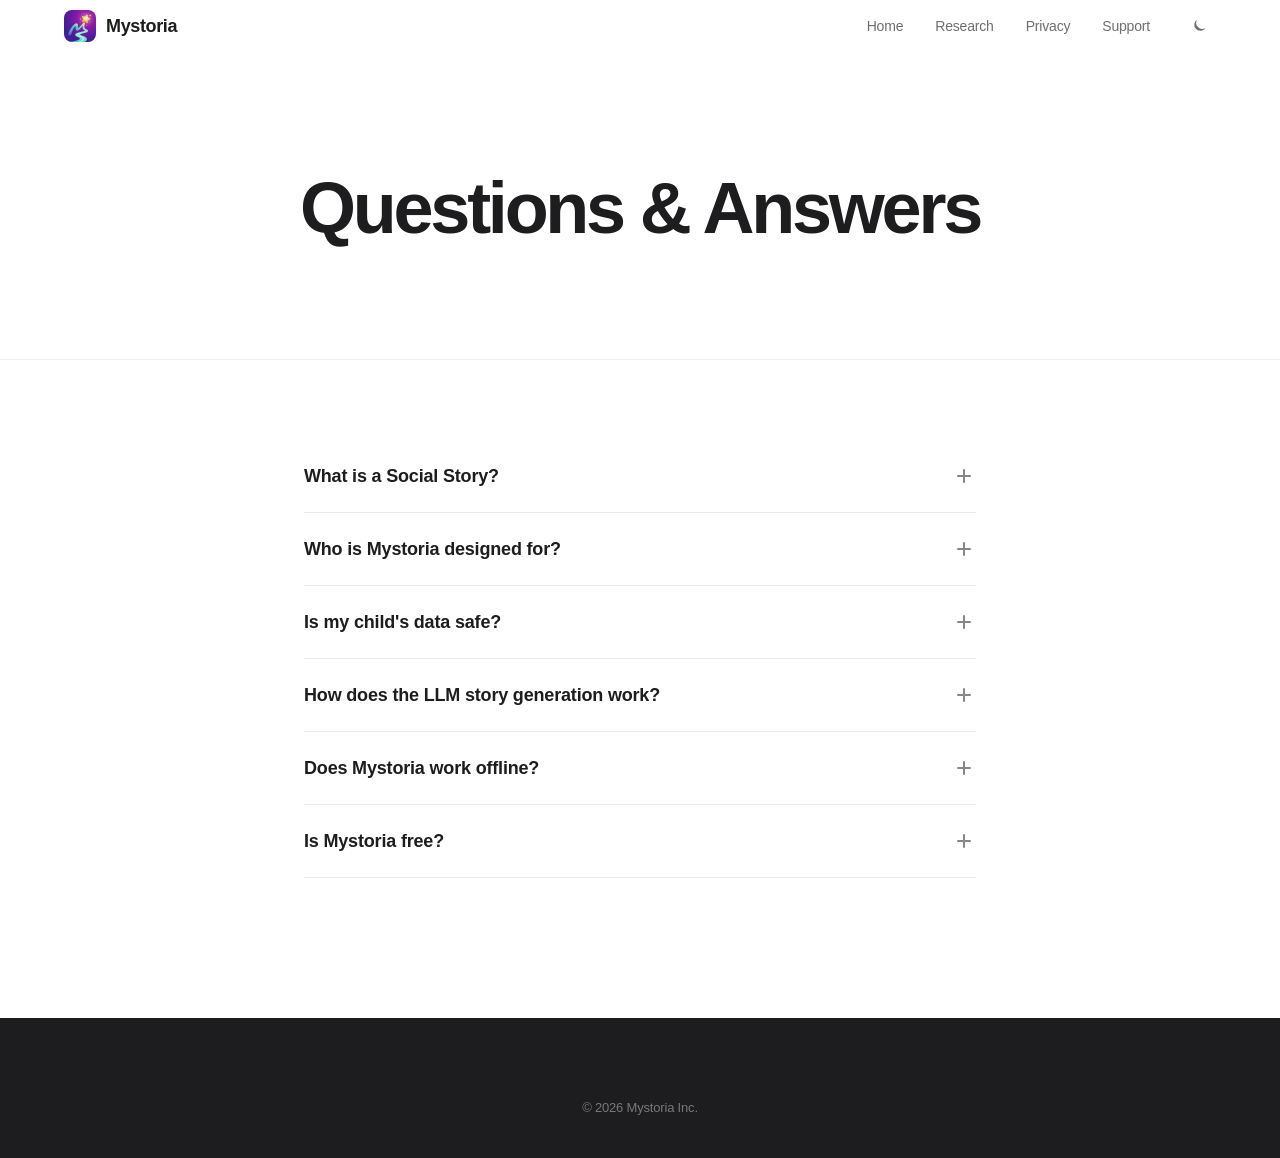
==== commit 83c57a19: "Publish commercial policies and support for Mystoria" ====
--- a/faq.html
+++ b/faq.html
@@ -39,7 +39,7 @@
           "name": "Is my child's data safe?",
           "acceptedAnswer": {
             "@type": "Answer",
-            "text": "Yes. Story data is stored locally on your device by default. Cloud sync is optional and uses encrypted storage. We do not sell your data or use advertising trackers. You can delete all data at any time."
+            "text": "The current app saves your story library locally; cloud AI sends the content needed for your request to our providers. Same-account cloud sync, story sharing, and community templates are planned. These features will upload stories and included media, with private sync separate from sharing and community publication. They are not yet available in this build. See our Privacy Policy for current data flows and the planned changes."
           }
         },
         {
@@ -55,7 +55,7 @@
           "name": "Does Mystoria work offline?",
           "acceptedAnswer": {
             "@type": "Answer",
-            "text": "Yes. Stories you've created are always available offline. Mystoria also supports on-device story generation, meaning you can create new stories without an internet connection."
+            "text": "Saved stories can be read and edited offline. Optional on-device text generation requires a supported device and an initial model download. Cloud AI features require an internet connection."
           }
         },
         {
@@ -63,7 +63,7 @@
           "name": "Is Mystoria free?",
           "acceptedAnswer": {
             "@type": "Answer",
-            "text": "Mystoria will be free to download and use when it launches, and will always be free."
+            "text": "Mystoria is free to download, with free reading, manual editing, templates, personal photos, and activities. Mystoria Plus adds cloud AI story and picture features with monthly allowances. US plans are $5.99 per month or $59.99 per year; your storefront shows the applicable price before purchase."
           }
         }
       ]
@@ -84,6 +84,7 @@
                 <a href="/">Home</a>
                 <a href="research.html">Research</a>
                 <a href="privacy.html">Privacy</a>
+                <a href="support.html">Support</a>
                 <button class="theme-toggle" id="theme-toggle" aria-label="Toggle color theme" type="button">
                     <svg class="theme-icon theme-icon--moon" viewBox="0 0 24 24" fill="none" aria-hidden="true"><path d="M20.5 14.5A8 8 0 0 1 9.5 3.5a8 8 0 1 0 11 11z" fill="currentColor"/></svg>
                     <svg class="theme-icon theme-icon--sun" viewBox="0 0 24 24" fill="none" aria-hidden="true"><circle cx="12" cy="12" r="4" fill="currentColor"/><g stroke="currentColor" stroke-width="2" stroke-linecap="round"><line x1="12" y1="3" x2="12" y2="5"/><line x1="12" y1="19" x2="12" y2="21"/><line x1="3" y1="12" x2="5" y2="12"/><line x1="19" y1="12" x2="21" y2="12"/><line x1="5.6" y1="5.6" x2="6.8" y2="6.8"/><line x1="17.2" y1="17.2" x2="18.4" y2="18.4"/><line x1="5.6" y1="18.4" x2="6.8" y2="17.2"/><line x1="17.2" y1="6.8" x2="18.4" y2="5.6"/></g></svg>
@@ -123,7 +124,7 @@
                         <span class="faq-icon"></span>
                     </button>
                     <div class="faq-answer">
-                        <p>Yes. Story data is stored locally on your device by default. Cloud sync is optional and uses encrypted storage. We do not sell your data or use advertising trackers. You can delete all data at any time.</p>
+                        <p>The current app saves your story library locally; cloud AI sends the content needed for your request to our providers. Same-account cloud sync, story sharing, and community templates are planned. These features will upload stories and included media, with private sync separate from sharing and community publication. They are not yet available in this build. See our Privacy Policy for current data flows and the planned changes.</p>
                     </div>
                 </div>
                 <div class="faq-item">
@@ -141,7 +142,7 @@
                         <span class="faq-icon"></span>
                     </button>
                     <div class="faq-answer">
-                        <p>Yes. Stories you've created are always available offline. Mystoria also supports on-device story generation, meaning you can create new stories without an internet connection.</p>
+                        <p>Saved stories can be read and edited offline. Optional on-device text generation requires a supported device and an initial model download. Cloud AI features require an internet connection.</p>
                     </div>
                 </div>
                 <div class="faq-item">
@@ -150,7 +151,7 @@
                         <span class="faq-icon"></span>
                     </button>
                     <div class="faq-answer">
-                        <p>Mystoria will be free to download and use when it launches, and will always be free.</p>
+                        <p>Mystoria is free to download, with free reading, manual editing, templates, personal photos, and activities. Mystoria Plus adds cloud AI story and picture features with monthly allowances. US plans are $5.99 per month or $59.99 per year; your storefront shows the applicable price before purchase.</p>
                     </div>
                 </div>
             </div>
@@ -160,7 +161,7 @@
     <footer class="footer">
         <div class="container">
             <div class="footer-bottom" style="border-top: none; padding-top: 0;">
-                <p>&copy; 2026 Mystoria. A research project at the University of Washington Bothell.</p>
+                <p>&copy; 2026 Mystoria Inc.</p>
             </div>
         </div>
     </footer>
